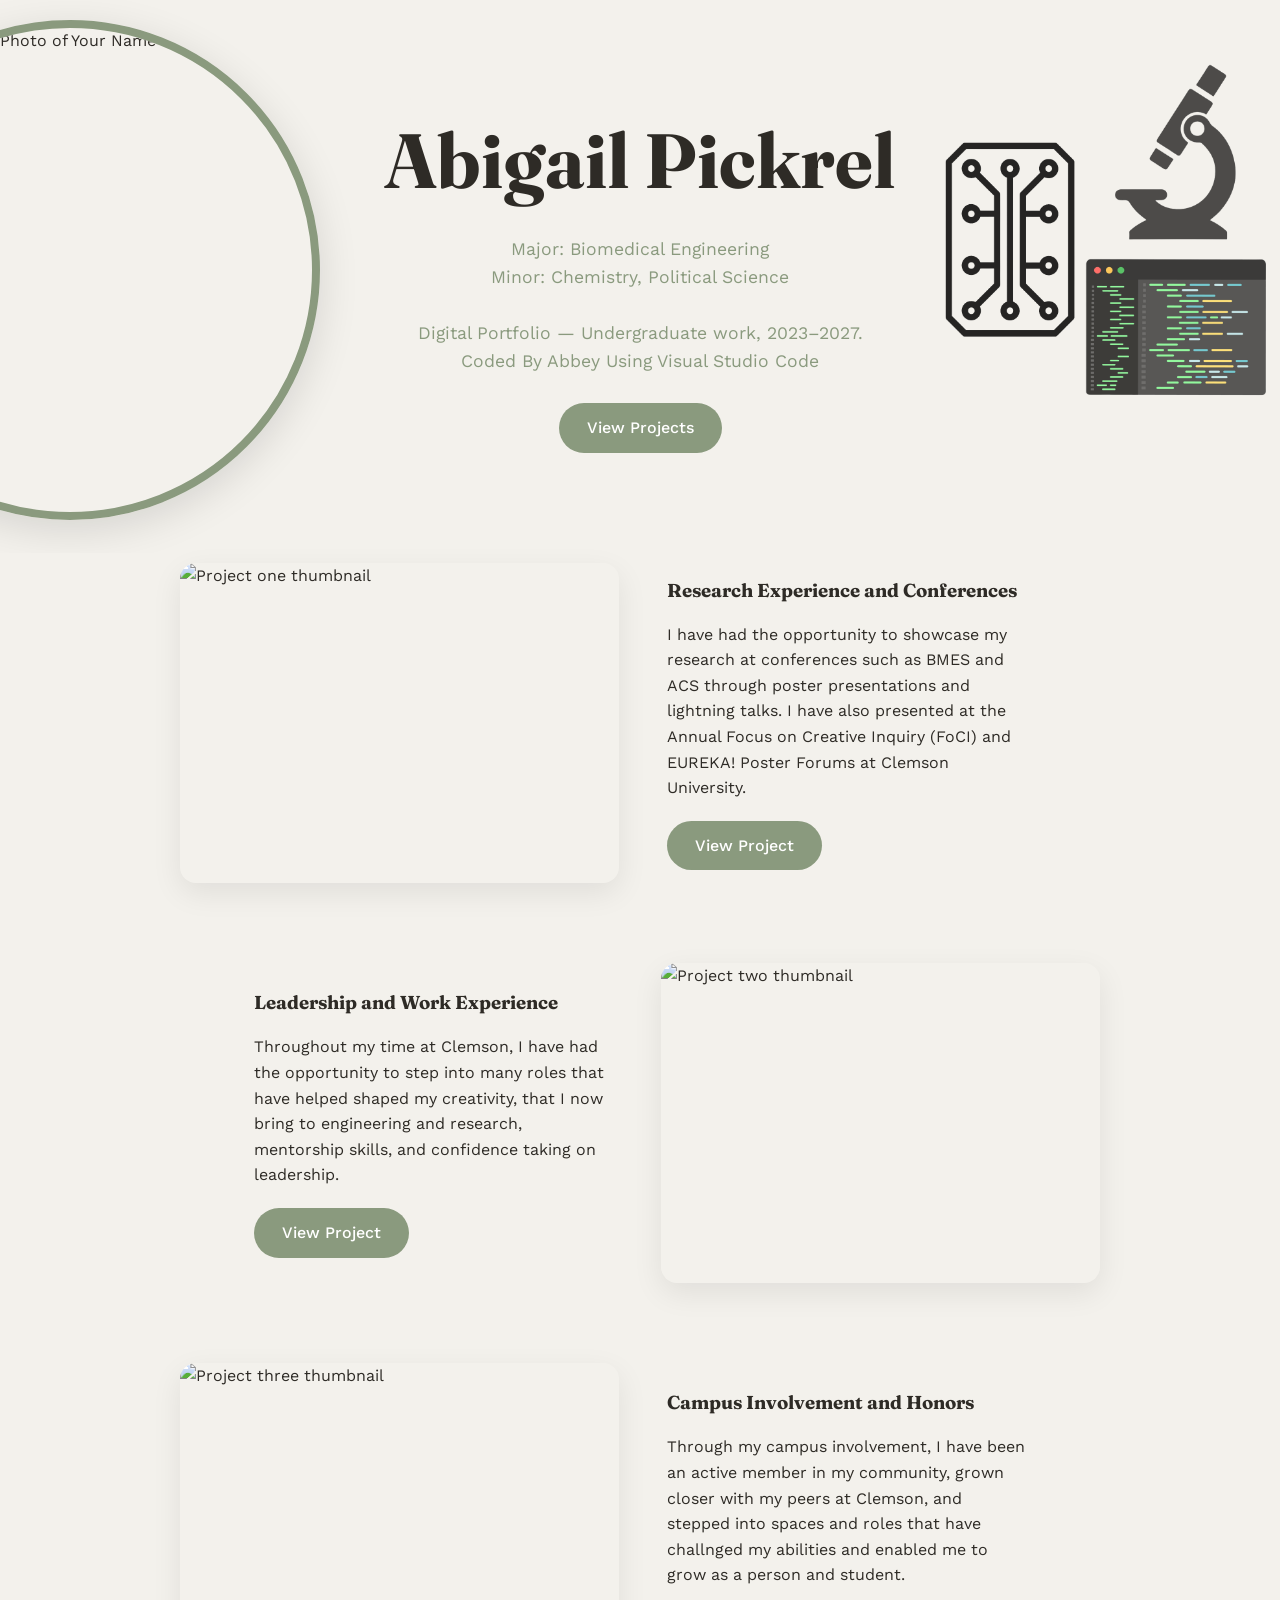
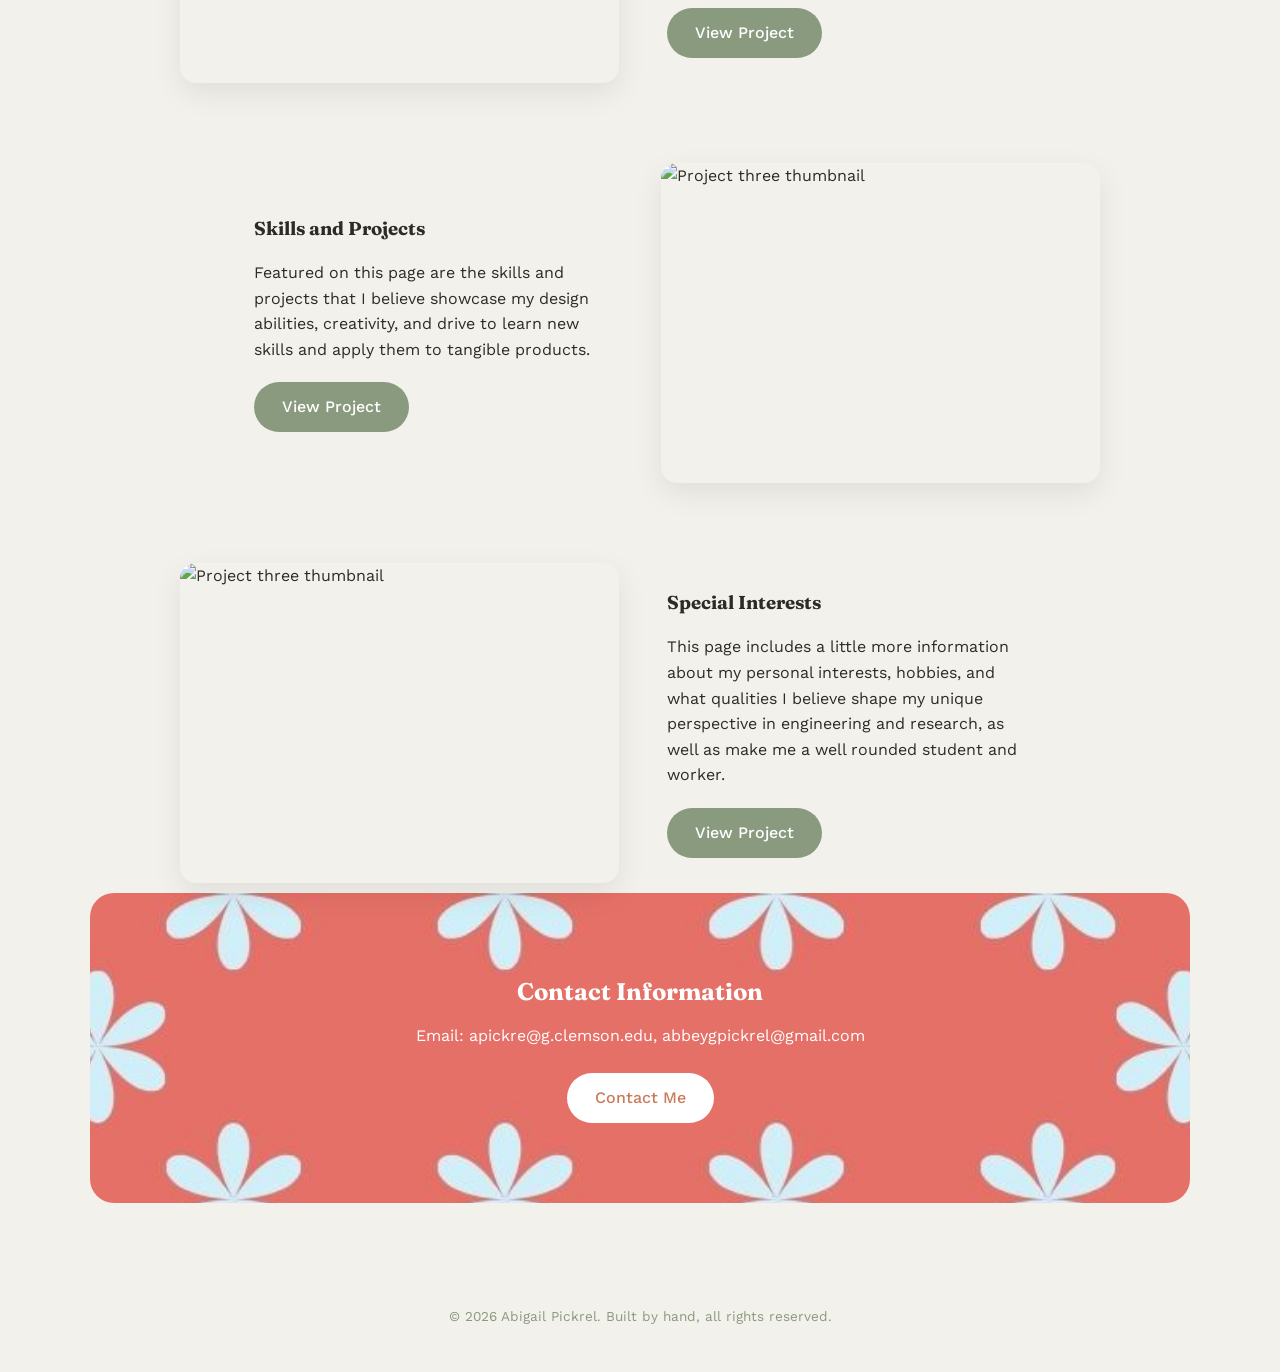
==== index.html @ 17dc3d73 "IU" ====
<!DOCTYPE html>
<html lang="en">
<head>
  <meta charset="UTF-8">
  <meta name="viewport" content="width=device-width, initial-scale=1.0">
  <title>Abigail Pickrel — Portfolio</title>

  <link rel="preconnect" href="https://fonts.googleapis.com">
  <link href="https://fonts.googleapis.com/css2?family=Fraunces:opsz,wght@9..144,400;9..144,600&family=Work+Sans:wght@400;500;600&display=swap" rel="stylesheet">

  <link rel="stylesheet" href="style.css">
</head>
<body>

<section class="hero">

<img src="images/shape3.png" alt="" class="star star-tr-1">
<img src="images/e3760f29-cf87-4b39-a251-f1a7ba43d9fb.png"   alt="" class="star star-tr-2">
<img src="images/shape4.png" alt="" class="star star-tr-3">
 <div class="hero-text">
<h1>Abigail Pickrel</h1>
  <p>Major: Biomedical Engineering<br>Minor: Chemistry, Political Science</p>
  <p>Digital Portfolio — Undergraduate work, 2023–2027.<br>Coded By Abbey Using Visual Studio Code</p>
  <a href="#projects" class="btn">View Projects</a>
</div>
 <img src="c:\Users\abbey.LAPTOP-B59HEL86\OneDrive\Desktop\my_website\images\Headshot_2_Abigail_Pickrel.PNG" alt="Photo of Your Name" class="portrait-circle">
</section>

  <!-- 2 & 3. PROJECT LIST — alternating rows, reveal on scroll -->
  <section id="projects" class="project-list">

    <div class="project-row reveal">
      <img src="c:\Users\abbey.LAPTOP-B59HEL86\Downloads\conference_photo.jpg" alt="Project one thumbnail" class="project-image">
      <div class="project-text">
        <h3>Research Experience and Conferences</h3>
        <p>I have had the opportunity to showcase my research at conferences such as BMES and ACS through poster presentations and lightning talks. I have also presented at the Annual Focus on Creative Inquiry (FoCI) and EUREKA! Poster Forums at Clemson University. </p>
        <a href="project1.html" class="btn">View Project</a>
      </div>
    </div>

    <div class="project-row reveal">
      <img src="c:\Users\abbey.LAPTOP-B59HEL86\Downloads\EUREKA 2024_070224_AJ_008.jpeg" alt="Project two thumbnail" class="project-image">
      <div class="project-text">
        <h3>Leadership and Work Experience</h3>
        <p>Throughout my time at Clemson, I have had the opportunity to step into many roles
          that have helped shaped my creativity, that I now bring to engineering and research,
          mentorship skills, and confidence taking on leadership.
        </p>
        <a href="project2.html" class="btn">View Project</a>
      </div>
    </div>

    <div class="project-row reveal">
      <img src="c:\Users\abbey.LAPTOP-B59HEL86\Downloads\IMG_9653.jpeg" alt="Project three thumbnail" class="project-image">
      <div class="project-text">
        <h3>Campus Involvement and Honors</h3>
        <p>Through my campus involvement, I have been an active member in my community,
          grown closer with my peers at Clemson, and stepped into spaces and roles that
          have challnged my abilities and enabled me to grow as a person and student.
        </p>
        <a href="project3.html" class="btn">View Project</a>
      </div>
    </div>

    <div class="project-row reveal">
      <img src="c:\Users\abbey.LAPTOP-B59HEL86\Downloads\IMG_7181 (1).jpg" alt="Project three thumbnail" class="project-image">
      <div class="project-text">
        <h3>Skills and Projects</h3>
        <p>Featured on this page are the skills and projects that I believe showcase my design abilities,
          creativity, and drive to learn new skills and apply them to tangible products.
        </p>
        <a href="project4.html" class="btn">View Project</a>
      </div>
    </div>

    <div class="project-row reveal">
      <img src="c:\Users\abbey.LAPTOP-B59HEL86\Downloads\circuit_photo.jpg" alt="Project three thumbnail" class="project-image">
      <div class="project-text">
        <h3>Special Interests</h3>
        <p>This page includes a little more information about my personal interests, hobbies,
          and what qualities I believe shape my unique perspective in engineering and research, 
          as well as make me a well rounded student and worker.
        </p>
        <a href="project5.html" class="btn">View Project</a>
      </div>
    </div>

  </section>

  <!-- 4. PATTERNED SECTION (your one "fun" moment) -->
  <section class="pattern-section">
    <h2>Contact Information</h2>
    <p>Email: apickre@g.clemson.edu, abbeygpickrel@gmail.com</p>
    <a href="mailto:apickre@g.clemson.edu" class="btn btn-light">Contact Me</a>  </section>

  <footer class="site-footer">
    <p>&copy; 2026 Abigail Pickrel. Built by hand, all rights reserved.</p>
  </footer>

  <script>
    // Watches each .reveal element; when it scrolls into view, adds
    // the "visible" class, which triggers the fade/slide-in in CSS.
    const revealEls = document.querySelectorAll('.reveal');

    const observer = new IntersectionObserver((entries) => {
      entries.forEach(entry => {
        if (entry.isIntersecting) {
          entry.target.classList.add('visible');
          observer.unobserve(entry.target); // only animate once
        }
      });
    }, {
      threshold: 0.2 // triggers when 20% of the row is visible
    });

    revealEls.forEach(el => observer.observe(el));
  </script>

</body>
</html>
---- style.css ----
/* ===== COLOR VARIABLES ===== */
/* Change these 4 values and your whole site's palette updates */
:root {
  --bg: #F3F1EC;
  --sage: #8A9A7E;
  --terracotta: #C97B5A;
  --dark-text: #2E2B26;
}

/* ===== RESET / BASE ===== */
* {
  box-sizing: border-box;
}

body {
  margin: 0;
  background-color: var(--bg);
  color: var(--dark-text);
  font-family: 'Work Sans', sans-serif;
  line-height: 1.6;
}

h1, h2, h3 {
  font-family: 'Fraunces', serif;
  margin: 0 0 12px 0;
}

img {
  display: block;
  max-width: 100%;
}

/* ===== 1. HERO ===== */
.hero {
  background-color: var(--bg);
  padding: 100px 40px;
  text-align: center;
}

.hero h1 {
  font-size: clamp(2.5rem, 6vw, 5rem);
  color: var(--dark-text);
}


.hero p {
  font-size: 1.1rem;
  color: var(--sage);
  max-width: 500px;
  margin: 0 auto 28px auto;
}

/* ===== 2. PROJECT LIST ===== */
/* Wraps all rows, controls overall width and vertical spacing */
.project-list {
  max-width: 1000px;
  margin: 0 auto;
  padding: 10px 40px;
  display: flex;
  flex-direction: column;
  gap: 80px; /* generous vertical space = each project gets room to breathe */
}

/* ===== 3. PROJECT ROW (image + text side by side) ===== */
.project-row {
  display: flex;
  align-items: center;
  gap: 48px;
}

/* Every 2nd row reverses direction — this creates the zigzag/offset feel */
.project-row:nth-child(2n) {
  flex-direction: row-reverse;
}

/* Nudge alternating rows left/right so they feel asymmetric, not gridded */
.project-row:nth-child(odd) {
  margin-right: 8%;
}
.project-row:nth-child(even) {
  margin-left: 8%;
}

.project-image {
  flex: 1 1 55%;
  border-radius: 16px;
  box-shadow: 0 10px 30px rgba(0,0,0,0.08);
   max-width: 450px;      /* caps how wide it can get */
  height: 320px;         /* fixes the height so all thumbnails match */
  object-fit: cover;
}

.project-text {
  flex: 1 1 45%;
}

.project-text p {
  font-size: 1rem;
  margin-bottom: 20px;
}

/* ===== SCROLL REVEAL ===== */
/* Starting (hidden) state: invisible and shifted down slightly */
.reveal {
  opacity: 0;
  transform: translateY(40px);
  transition: opacity 0.8s ease, transform 0.8s ease;
}

/* JS adds this class when the row scrolls into view */
.reveal.visible {
  opacity: 1;
  transform: translateY(0);
}

/* Stack image above text on smaller screens instead of side-by-side */
@media (max-width: 700px) {
  .project-row,
  .project-row:nth-child(2n) {
    flex-direction: column;
    margin-left: 0;
    margin-right: 0;
  }
}

/* ===== 4. PATTERNED SECTION ===== */
/* Your one "fun" accent moment — used once, not repeated */
.pattern-section {
  background-image: url('images/pattern.jpg.jpg');
  background-repeat: no-repeat;
  background-size: 125%;
  background-position: 75% center;
  padding: 80px 40px;
  border-radius: 24px;
  text-align: center;
  color: white;
  max-width: 1100px;
  margin: 0 auto 60px auto;
}

.pattern-section h2 {
  color: white;
}

.pattern-section p {
  max-width: 500px;
  margin: 0 auto 24px auto;
}

/* ===== 5. BUTTONS ===== */
.btn {
  display: inline-block;
  background-color: var(--sage);
  color: white;
  padding: 12px 28px;
  border-radius: 999px;
  text-decoration: none;
  font-weight: 500;
  transition: background-color 0.2s ease;
}

.btn:hover {
  background-color: var(--terracotta);
}

/* Light variant for use on dark/colored backgrounds like .pattern-section */
.btn-light {
  background-color: white;
  color: var(--terracotta);
}

.btn-light:hover {
  background-color: var(--dark-text);
  color: white;
}

/* ===== FOOTER ===== */
.site-footer {
  text-align: center;
  padding: 30px;
  font-size: 0.85rem;
  color: var(--sage);
}

.hero-top {
  display: flex;
  align-items: center;
  justify-content: center;
  gap: 24px;
  margin-bottom: 16px;
}

.hero-photo {
  width: 200px;
  height: 200px;
  border-radius: 50%;
  object-fit: cover;
  object-position: 100% 0%;
  box-shadow: 0 8px 24px rgba(0,0,0,0.1);
  margin: 0; /* remove the old bottom margin since it's no longer stacked */
  flex-shrink: 0; /* keeps the photo from getting squished if space is tight */
}

.hero {
  position: relative; /* anchors the stars' absolute positioning to this section */
  overflow: hidden;   /* keeps any star that pokes past the edge from causing scroll issues */
}

.star {
  position: absolute;
  width: 40px;
  opacity: 0.85;
  pointer-events: none; /* stars won't block clicks on things beneath them */
}

/* Top-left cluster — scattered at different sizes/rotations/positions */

/* Top-right cluster */
.star-tr-1 { top: 25px;  right: 260px;  width: 106px; transform: rotate(15deg); }
.star-tr-2 { top: 40px;  right: 5px; width: 350px; transform: rotate(0deg); }
.star-tr-3 { top: 10px;  right: 15px; width: 220px; transform: rotate(-20deg); }

.portrait-section {
  position: relative;
  height: 500px;        /* controls how tall this section is */
  overflow: hidden;     /* slices off the half that goes past the edge */
}

.portrait-circle {
  width: 500px;
  height: 500px;
  border-radius: 50%;
  object-fit: cover;
  object-position: center 5%;
  position: absolute;
  top: 0;
  left: -200px;         /* half the width — pushes half of it off-screen */
  box-shadow: 0 10px 40px rgba(0,0,0,0.12);
}
.project-detail {
  max-width: 800px;
  margin: 0 auto;
  padding: 60px 40px;
}

.project-subtitle {
  color: var(--sage);
  margin-bottom: 32px;
}

.detail-image {
  width: 100%;
  border-radius: 16px;
  margin-bottom: 32px;
}

.detail-gallery {
  display: grid;
  grid-template-columns: repeat(auto-fit, minmax(200px, 1fr));
  gap: 16px;
  margin-top: 32px;
}

.detail-gallery img {
  width: 100%;
  border-radius: 12px;
}

.portrait-circle {
  width: 500px;
  height: 500px;
  border-radius: 50%;
  object-fit: cover;
  object-position: center 10%;
  position: absolute;
  top: 270px;
  left: -180px;
  transform: translateY(-50%);
  box-shadow: 0 10px 40px rgba(0,0,0,0.12);
  border: 8px solid var(--sage);   /* the rim */
}

.image-cluster {
  display: flex;
  gap: 16px;
  align-items: stretch;
}

.image-large {
  width: 60%;
  border-radius: 16px;
  object-fit: cover;
}

.image-stack {
  width: 40%;
  display: flex;
  flex-direction: column;
  gap: 16px;
}

.image-stack img {
  width: 100%;
  height: 50%;
  border-radius: 12px;
  object-fit: cover;
}

.image-pair {
  display: flex;
  gap: 16px;
  margin-top: 16px; /* space between the cluster above and this pair */
}

.image-pair img {
  width: 50%;
  border-radius: 12px;
  object-fit: cover;
}

.project-video {
  width: 100%;
  max-width: 350px;      /* controls the overall size */
  border-radius: 16px;
  box-shadow: 0 10px 30px rgba(0,0,0,0.08);
}
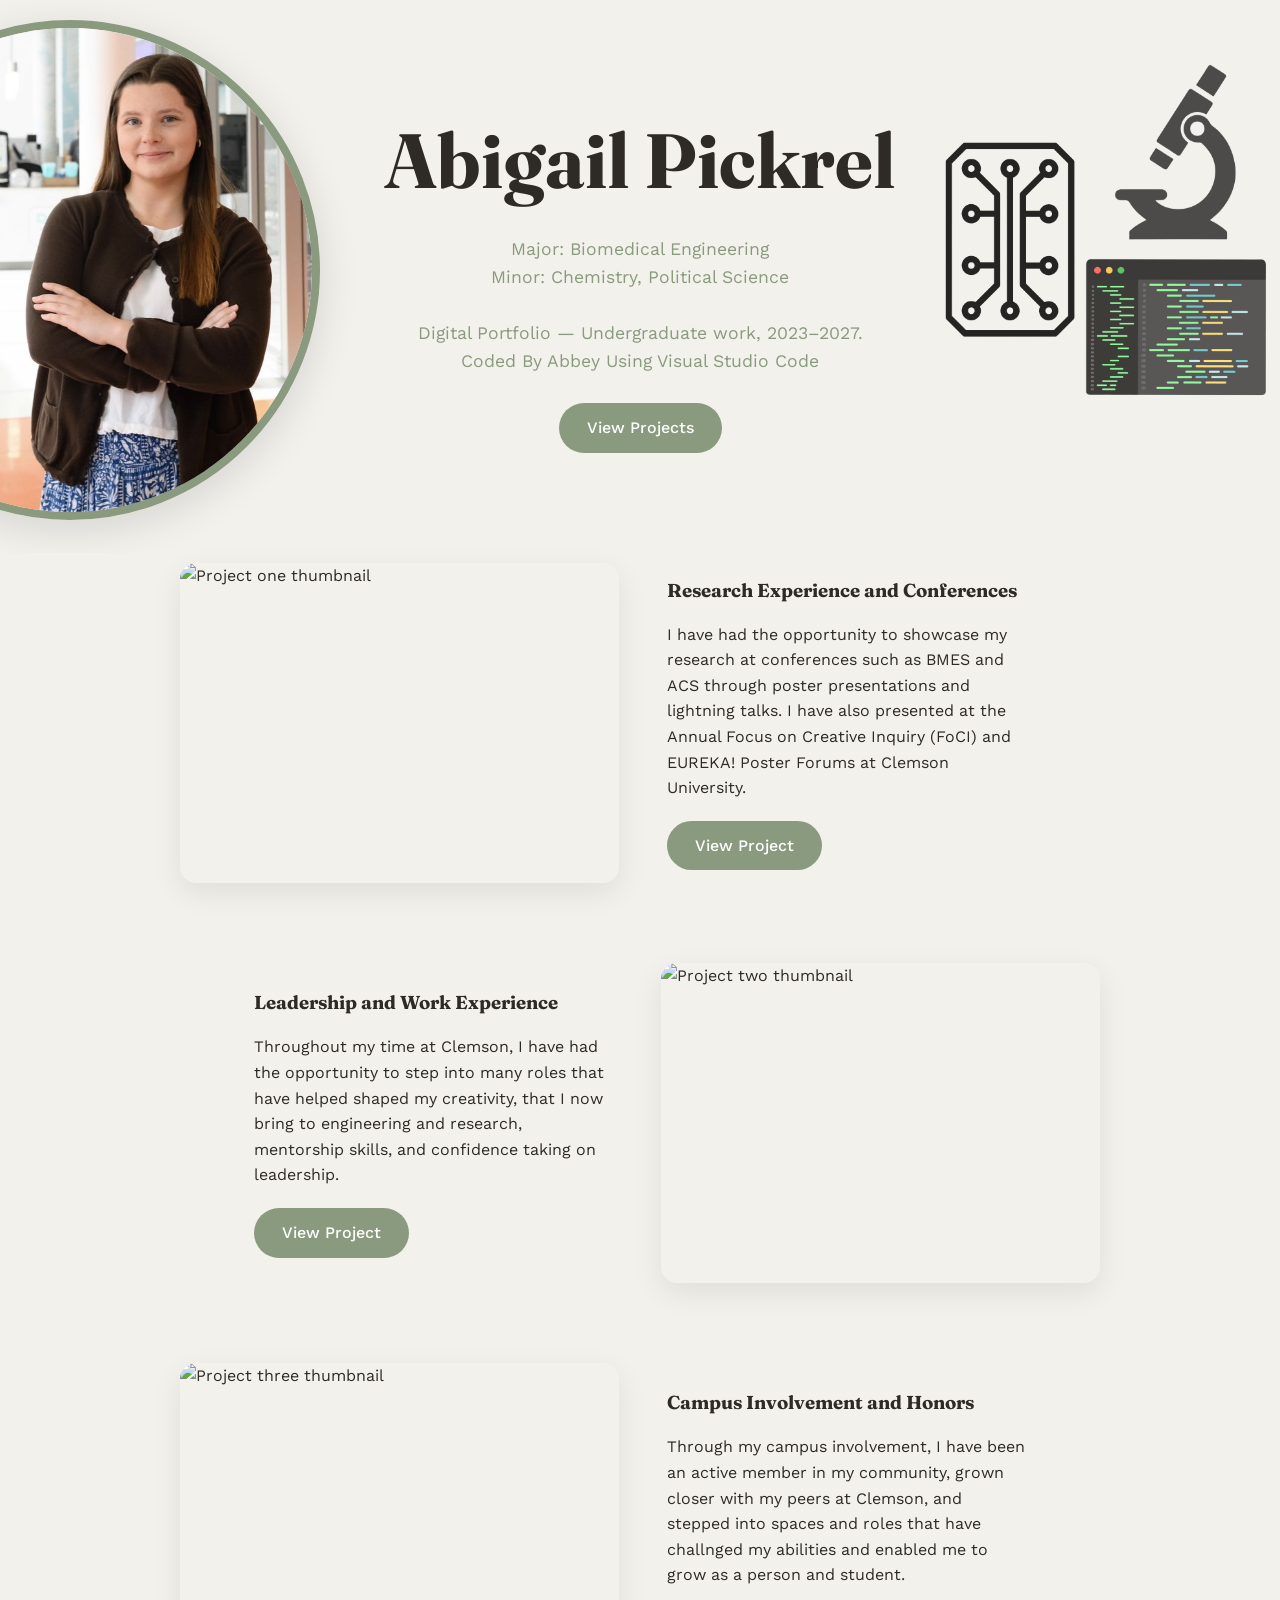
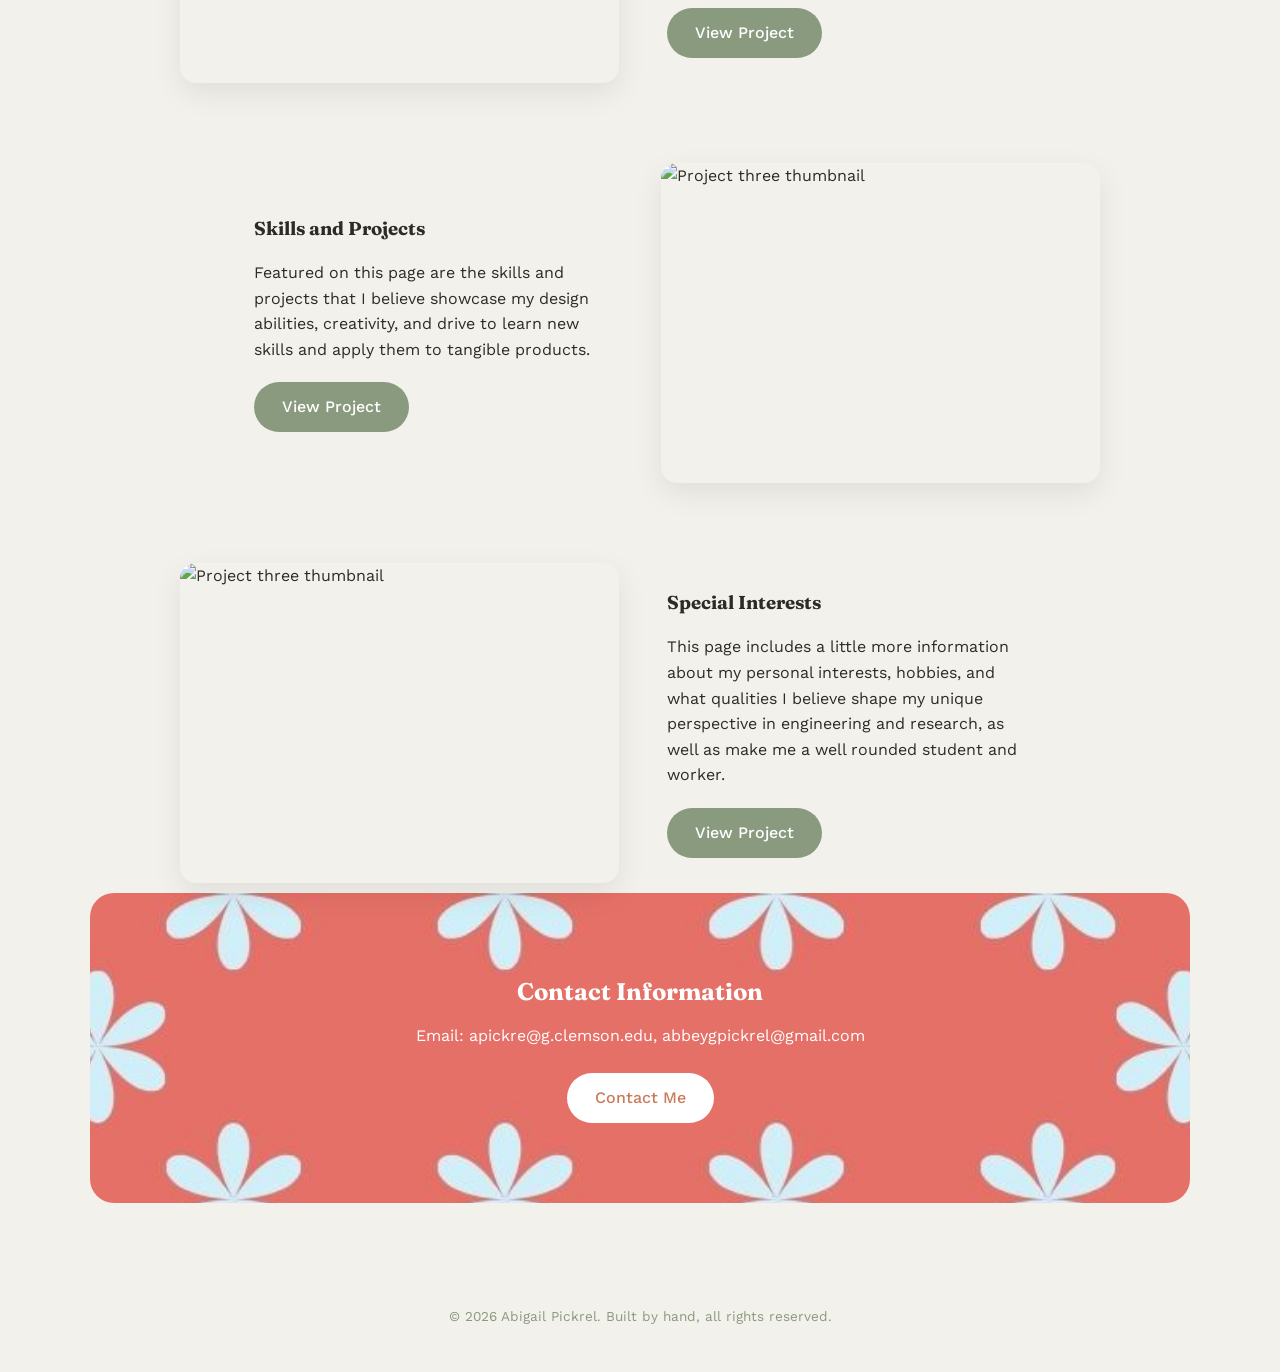
==== commit 359dfa6f: "IU3" ====
--- a/index.html
+++ b/index.html
@@ -23,7 +23,7 @@
   <p>Digital Portfolio — Undergraduate work, 2023–2027.<br>Coded By Abbey Using Visual Studio Code</p>
   <a href="#projects" class="btn">View Projects</a>
 </div>
- <img src="c:\Users\abbey.LAPTOP-B59HEL86\OneDrive\Desktop\my_website\images\Headshot_2_Abigail_Pickrel.PNG" alt="Photo of Your Name" class="portrait-circle">
+<img src="images/Headshot_2_Abigail_Pickrel.jpg" alt="Photo of Abigail Pickrel" class="portrait-circle">
 </section>
 
   <!-- 2 & 3. PROJECT LIST — alternating rows, reveal on scroll -->
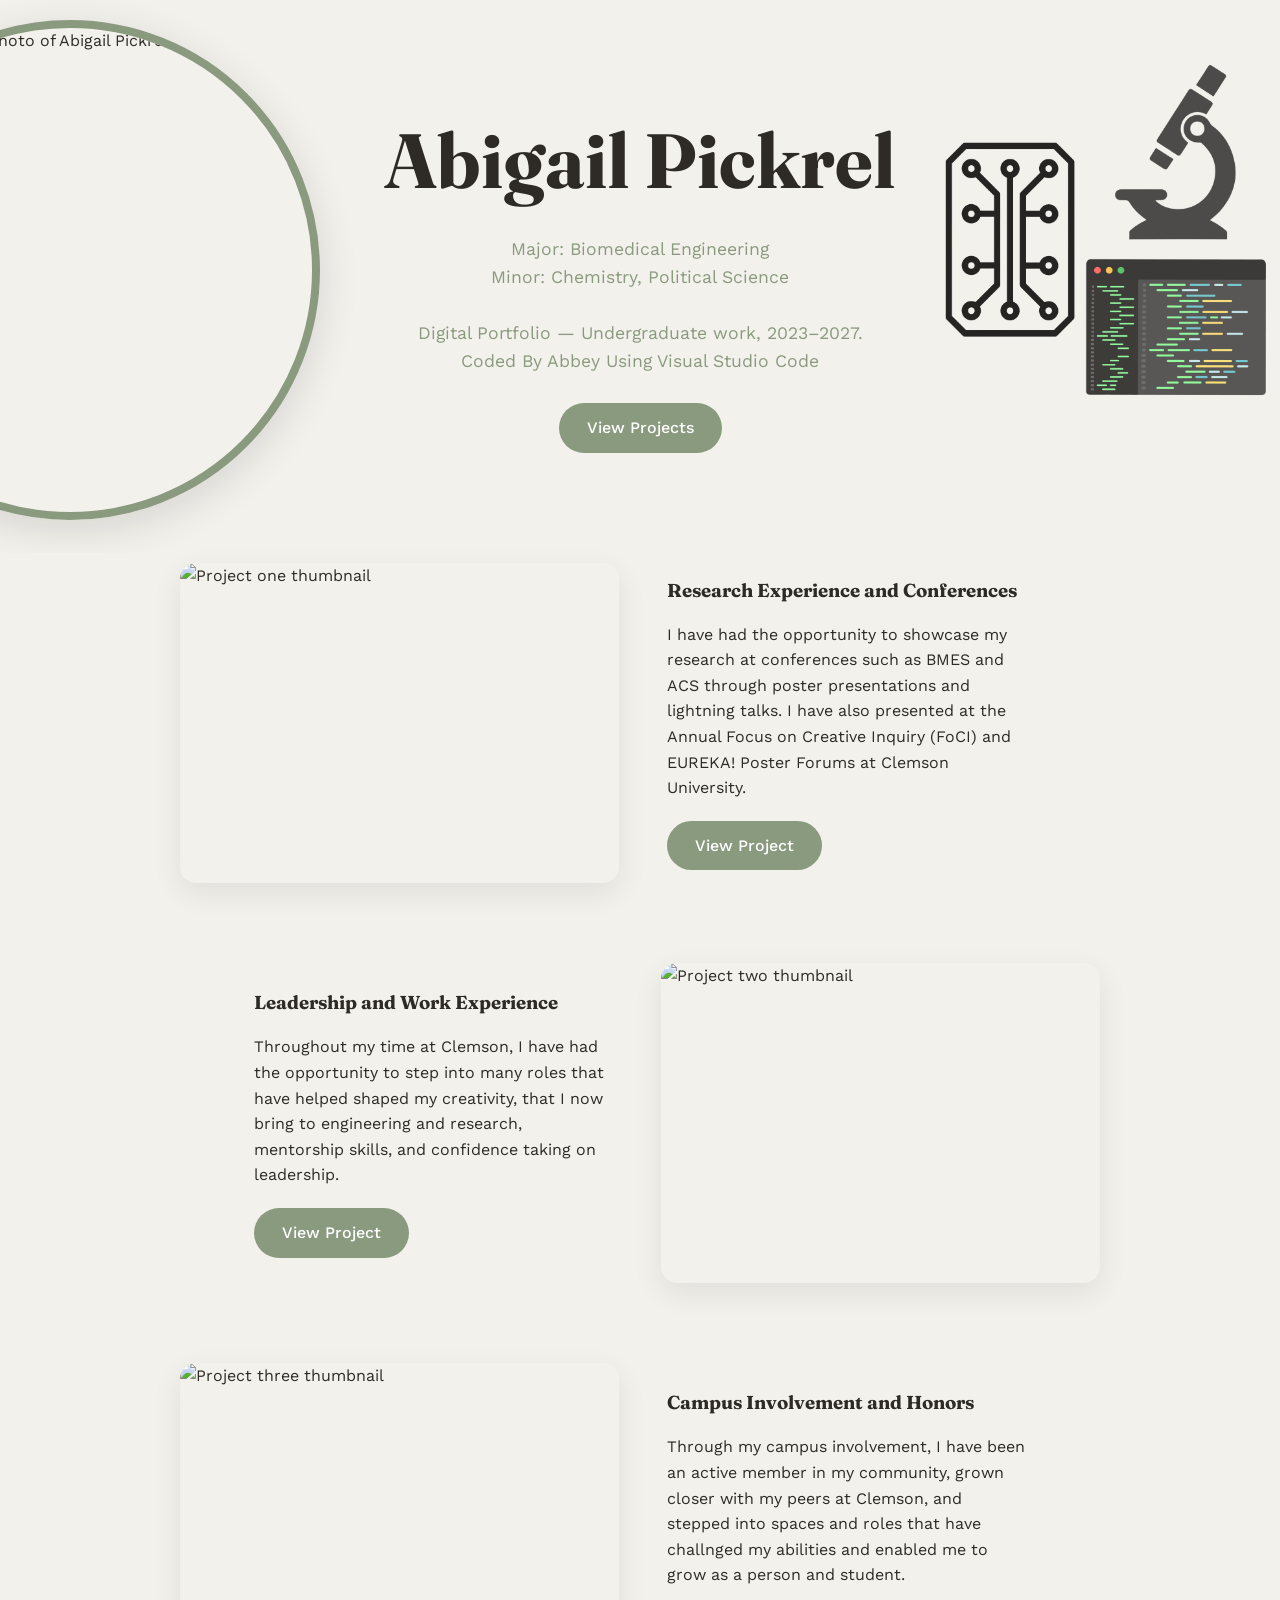
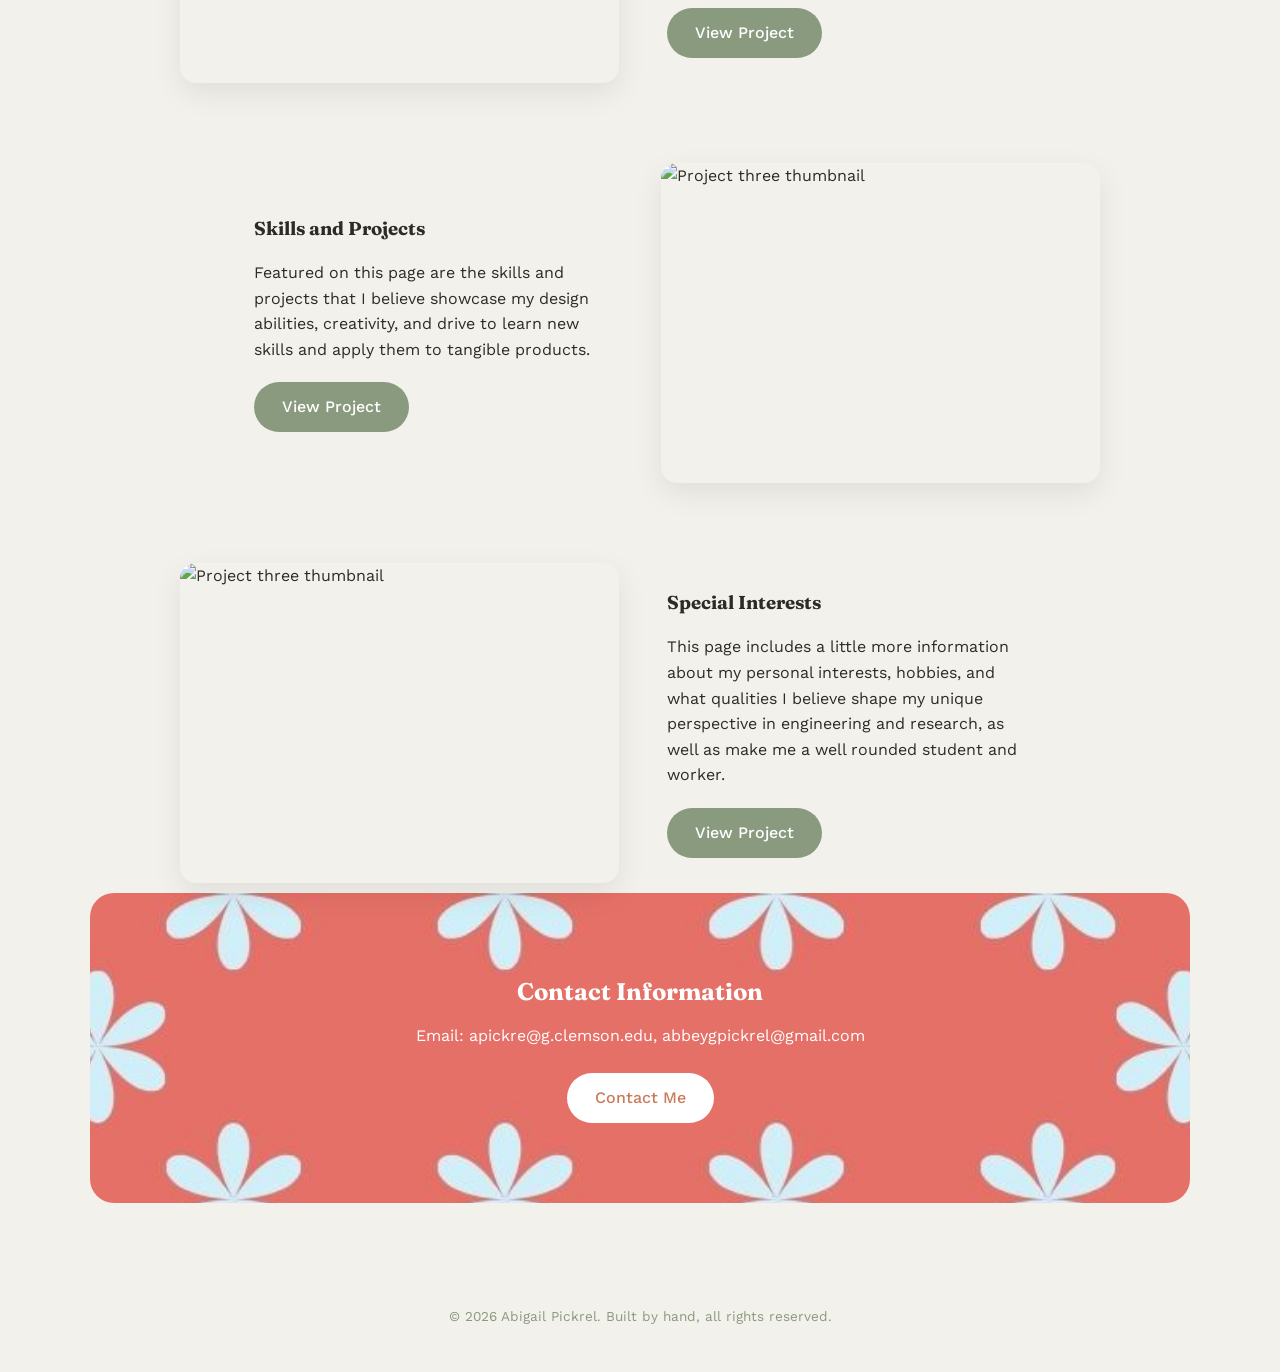
==== commit b410c1ce: "photo" ====
--- a/index.html
+++ b/index.html
@@ -23,7 +23,7 @@
   <p>Digital Portfolio — Undergraduate work, 2023–2027.<br>Coded By Abbey Using Visual Studio Code</p>
   <a href="#projects" class="btn">View Projects</a>
 </div>
-<img src="images/Headshot_2_Abigail_Pickrel.jpg" alt="Photo of Abigail Pickrel" class="portrait-circle">
+<img src="c:\Users\abbey.LAPTOP-B59HEL86\OneDrive\Desktop\my_website\images\Headshot_2_Abigail_Pickrel.jpg" alt="Photo of Abigail Pickrel" class="portrait-circle">
 </section>
 
   <!-- 2 & 3. PROJECT LIST — alternating rows, reveal on scroll -->
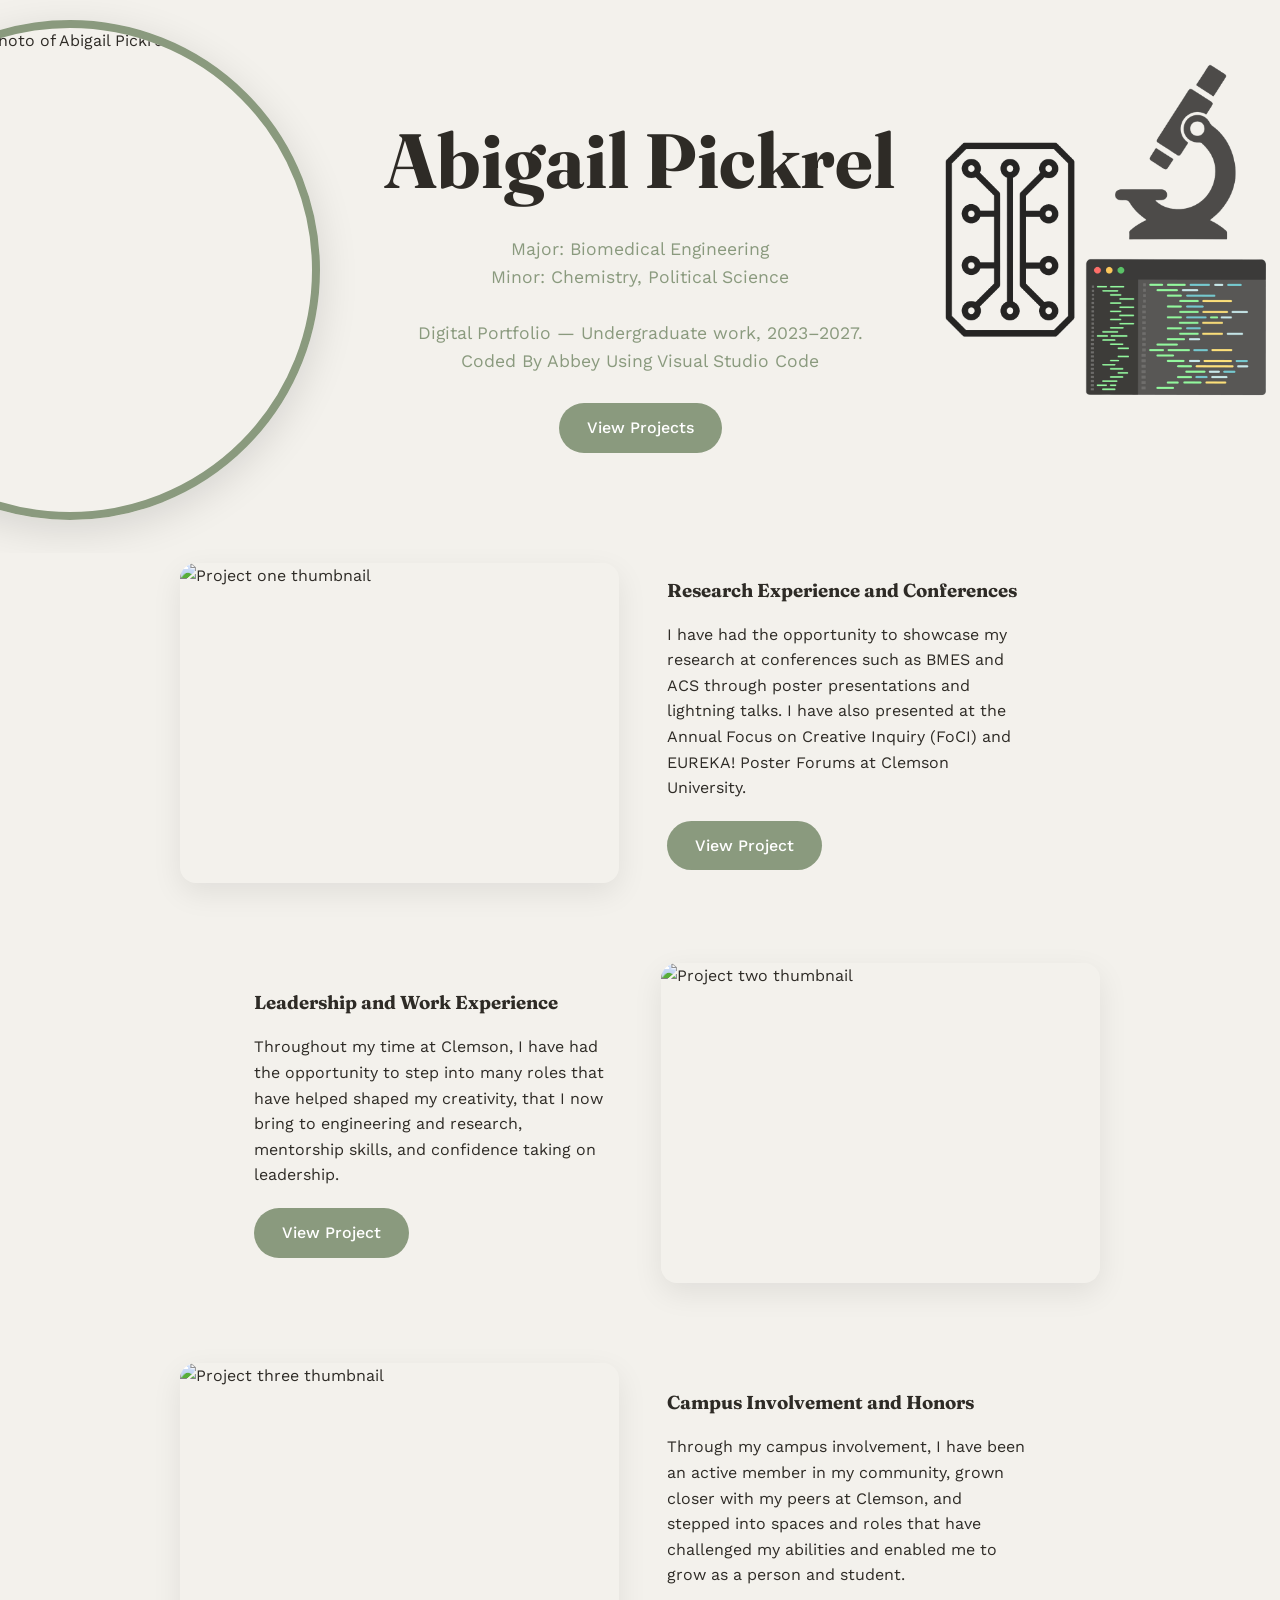
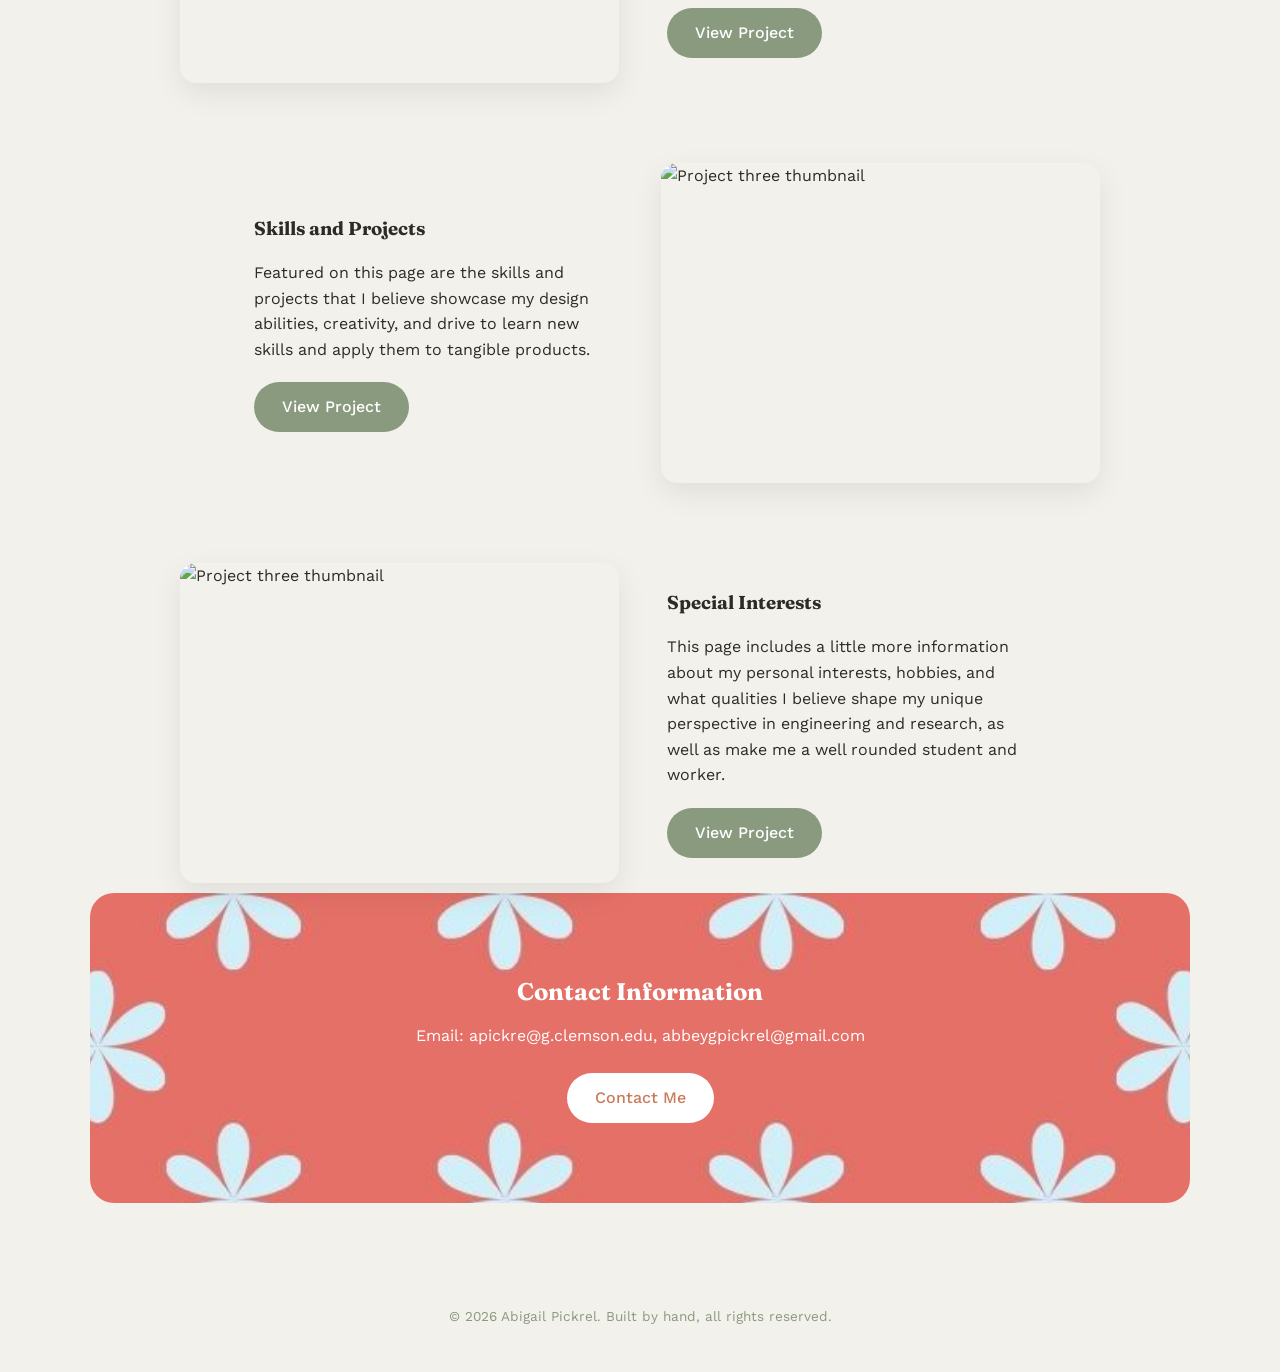
==== commit c701650b: "photos_main_page" ====
--- a/index.html
+++ b/index.html
@@ -30,7 +30,7 @@
   <section id="projects" class="project-list">
 
     <div class="project-row reveal">
-      <img src="c:\Users\abbey.LAPTOP-B59HEL86\Downloads\conference_photo.jpg" alt="Project one thumbnail" class="project-image">
+      <img src="c:\Users\abbey.LAPTOP-B59HEL86\OneDrive\Desktop\my_website\images\conference_photo.jpg" alt="Project one thumbnail" class="project-image">
       <div class="project-text">
         <h3>Research Experience and Conferences</h3>
         <p>I have had the opportunity to showcase my research at conferences such as BMES and ACS through poster presentations and lightning talks. I have also presented at the Annual Focus on Creative Inquiry (FoCI) and EUREKA! Poster Forums at Clemson University. </p>
@@ -39,7 +39,7 @@
     </div>
 
     <div class="project-row reveal">
-      <img src="c:\Users\abbey.LAPTOP-B59HEL86\Downloads\EUREKA 2024_070224_AJ_008.jpeg" alt="Project two thumbnail" class="project-image">
+      <img src="c:\Users\abbey.LAPTOP-B59HEL86\OneDrive\Desktop\my_website\images\EUREKA 2024_070224_AJ_008 (1).jpeg" alt="Project two thumbnail" class="project-image">
       <div class="project-text">
         <h3>Leadership and Work Experience</h3>
         <p>Throughout my time at Clemson, I have had the opportunity to step into many roles
@@ -51,19 +51,19 @@
     </div>
 
     <div class="project-row reveal">
-      <img src="c:\Users\abbey.LAPTOP-B59HEL86\Downloads\IMG_9653.jpeg" alt="Project three thumbnail" class="project-image">
+      <img src="c:\Users\abbey.LAPTOP-B59HEL86\OneDrive\Desktop\my_website\images\IMG_9653 (1).jpeg" alt="Project three thumbnail" class="project-image">
       <div class="project-text">
         <h3>Campus Involvement and Honors</h3>
         <p>Through my campus involvement, I have been an active member in my community,
           grown closer with my peers at Clemson, and stepped into spaces and roles that
-          have challnged my abilities and enabled me to grow as a person and student.
+          have challenged my abilities and enabled me to grow as a person and student.
         </p>
         <a href="project3.html" class="btn">View Project</a>
       </div>
     </div>
 
     <div class="project-row reveal">
-      <img src="c:\Users\abbey.LAPTOP-B59HEL86\Downloads\IMG_7181 (1).jpg" alt="Project three thumbnail" class="project-image">
+      <img src="c:\Users\abbey.LAPTOP-B59HEL86\OneDrive\Desktop\my_website\images\project_img1.jpg" alt="Project three thumbnail" class="project-image">
       <div class="project-text">
         <h3>Skills and Projects</h3>
         <p>Featured on this page are the skills and projects that I believe showcase my design abilities,
@@ -74,7 +74,7 @@
     </div>
 
     <div class="project-row reveal">
-      <img src="c:\Users\abbey.LAPTOP-B59HEL86\Downloads\circuit_photo.jpg" alt="Project three thumbnail" class="project-image">
+      <img src="c:\Users\abbey.LAPTOP-B59HEL86\OneDrive\Desktop\my_website\images\IMG_0909 (1).jpg" alt="Project three thumbnail" class="project-image">
       <div class="project-text">
         <h3>Special Interests</h3>
         <p>This page includes a little more information about my personal interests, hobbies,
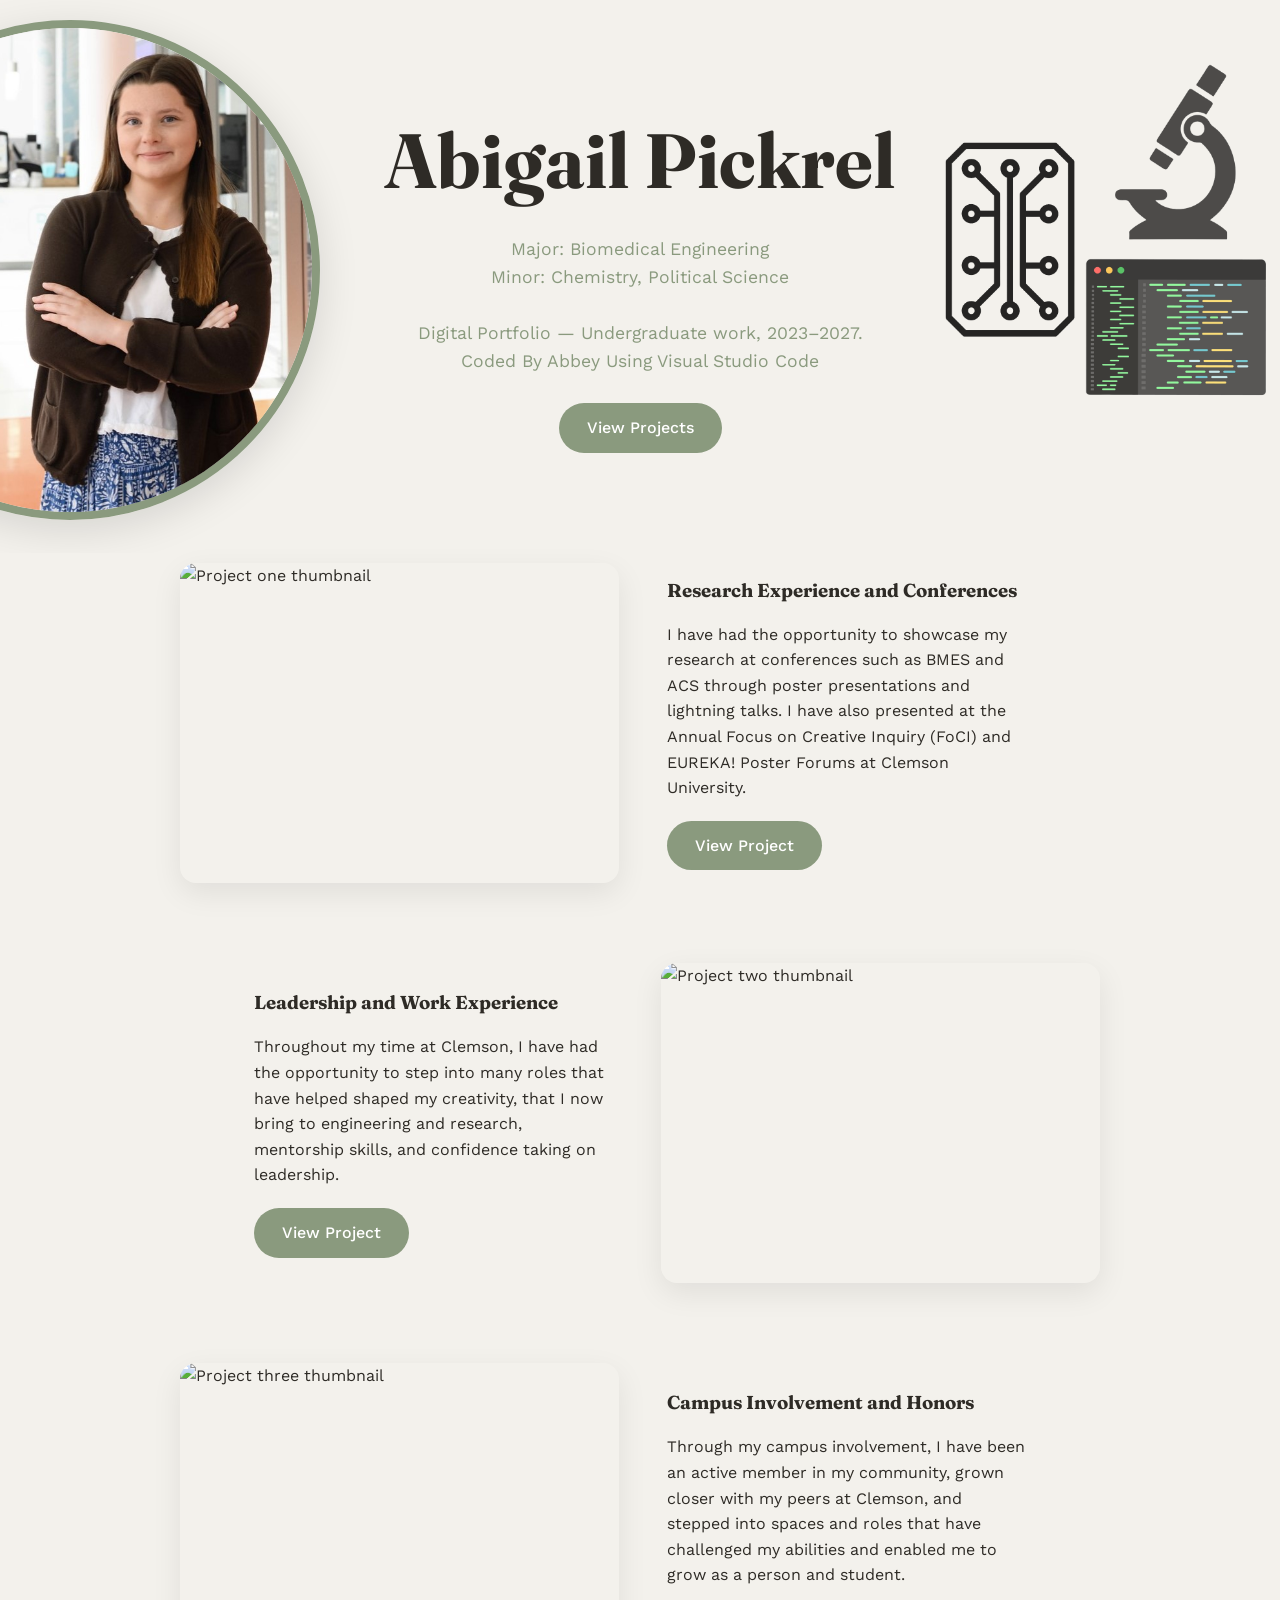
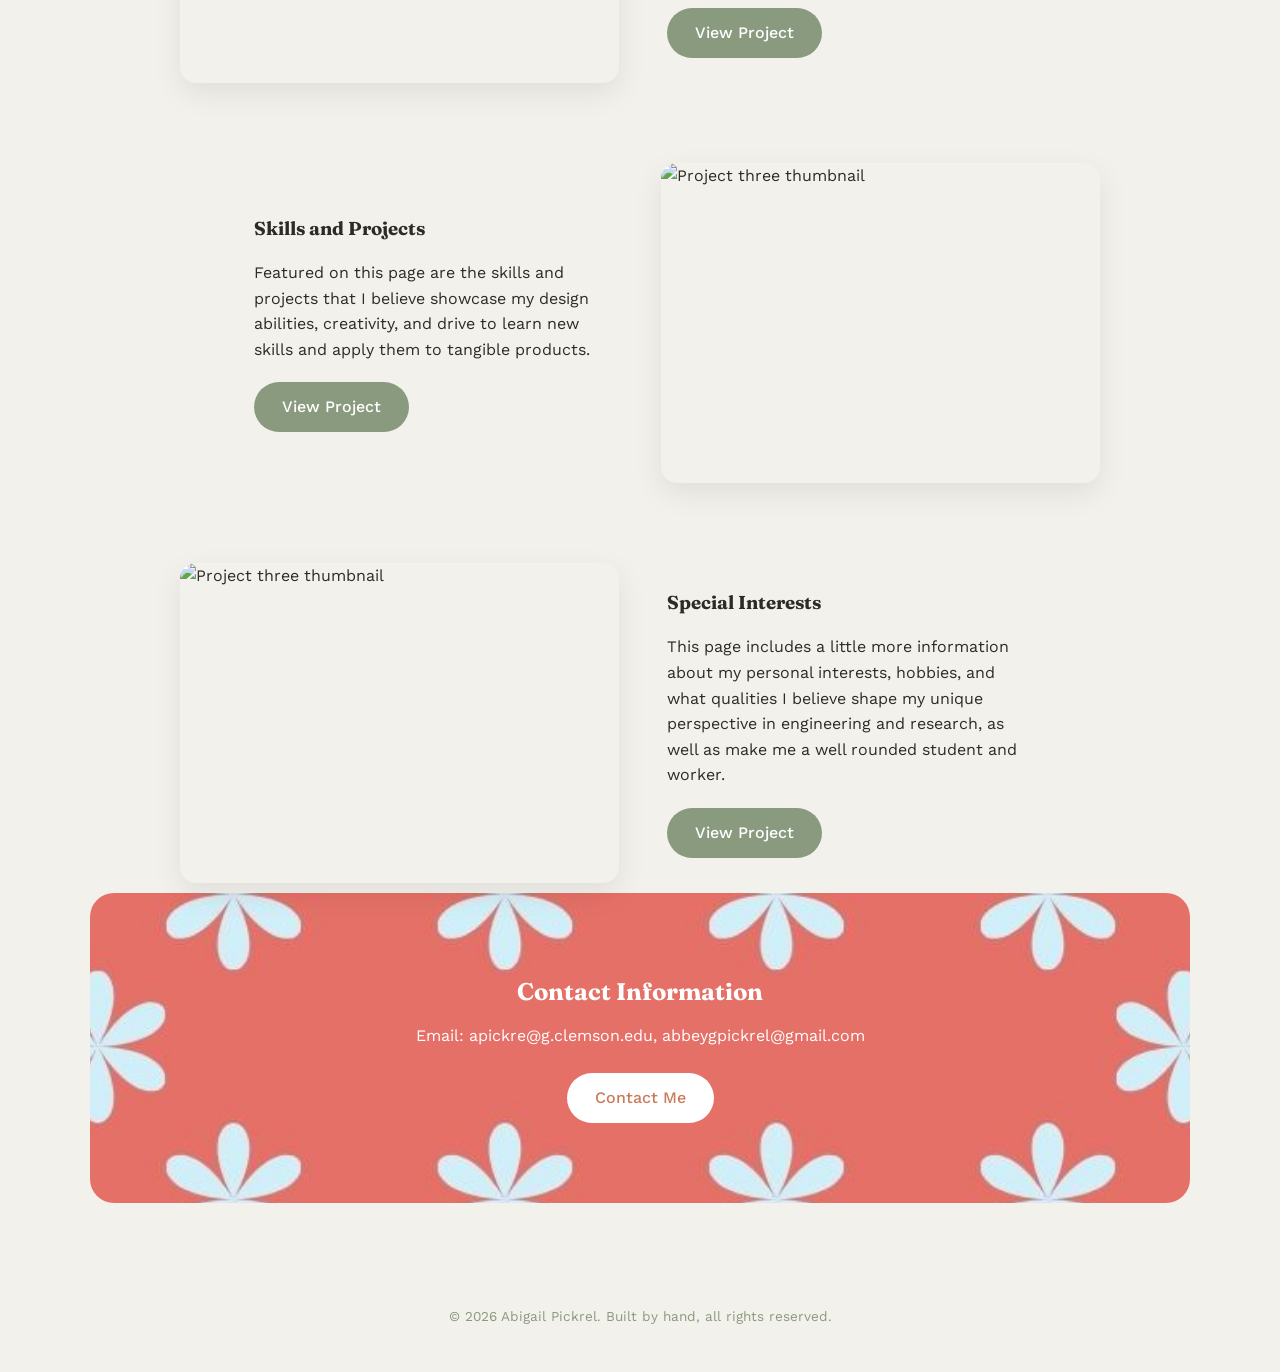
==== commit c3a3175f: "profile" ====
--- a/index.html
+++ b/index.html
@@ -23,7 +23,7 @@
   <p>Digital Portfolio — Undergraduate work, 2023–2027.<br>Coded By Abbey Using Visual Studio Code</p>
   <a href="#projects" class="btn">View Projects</a>
 </div>
-<img src="c:\Users\abbey.LAPTOP-B59HEL86\OneDrive\Desktop\my_website\images\Headshot_2_Abigail_Pickrel.jpg" alt="Photo of Abigail Pickrel" class="portrait-circle">
+<img src="images/Headshot_2_Abigail_Pickrel.jpg" alt="Photo of Abigail Pickrel" class="portrait-circle">
 </section>
 
   <!-- 2 & 3. PROJECT LIST — alternating rows, reveal on scroll -->
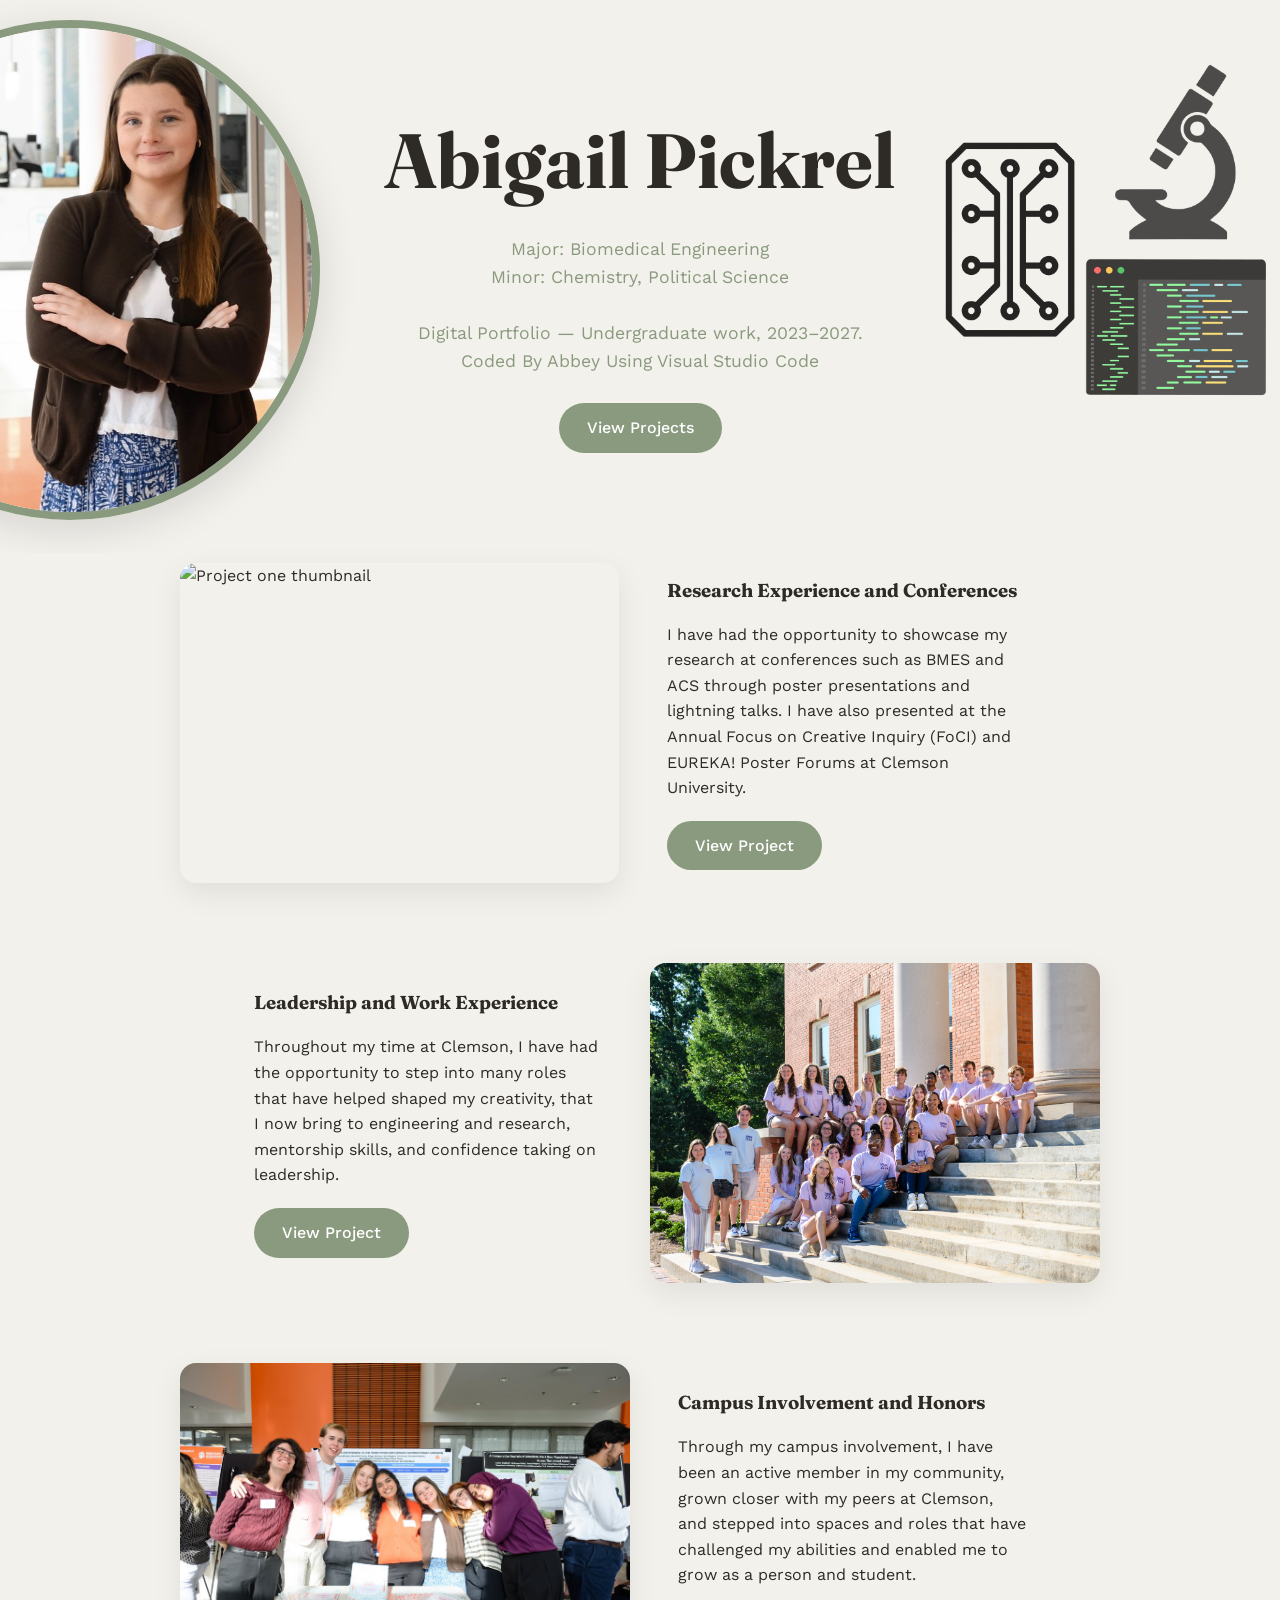
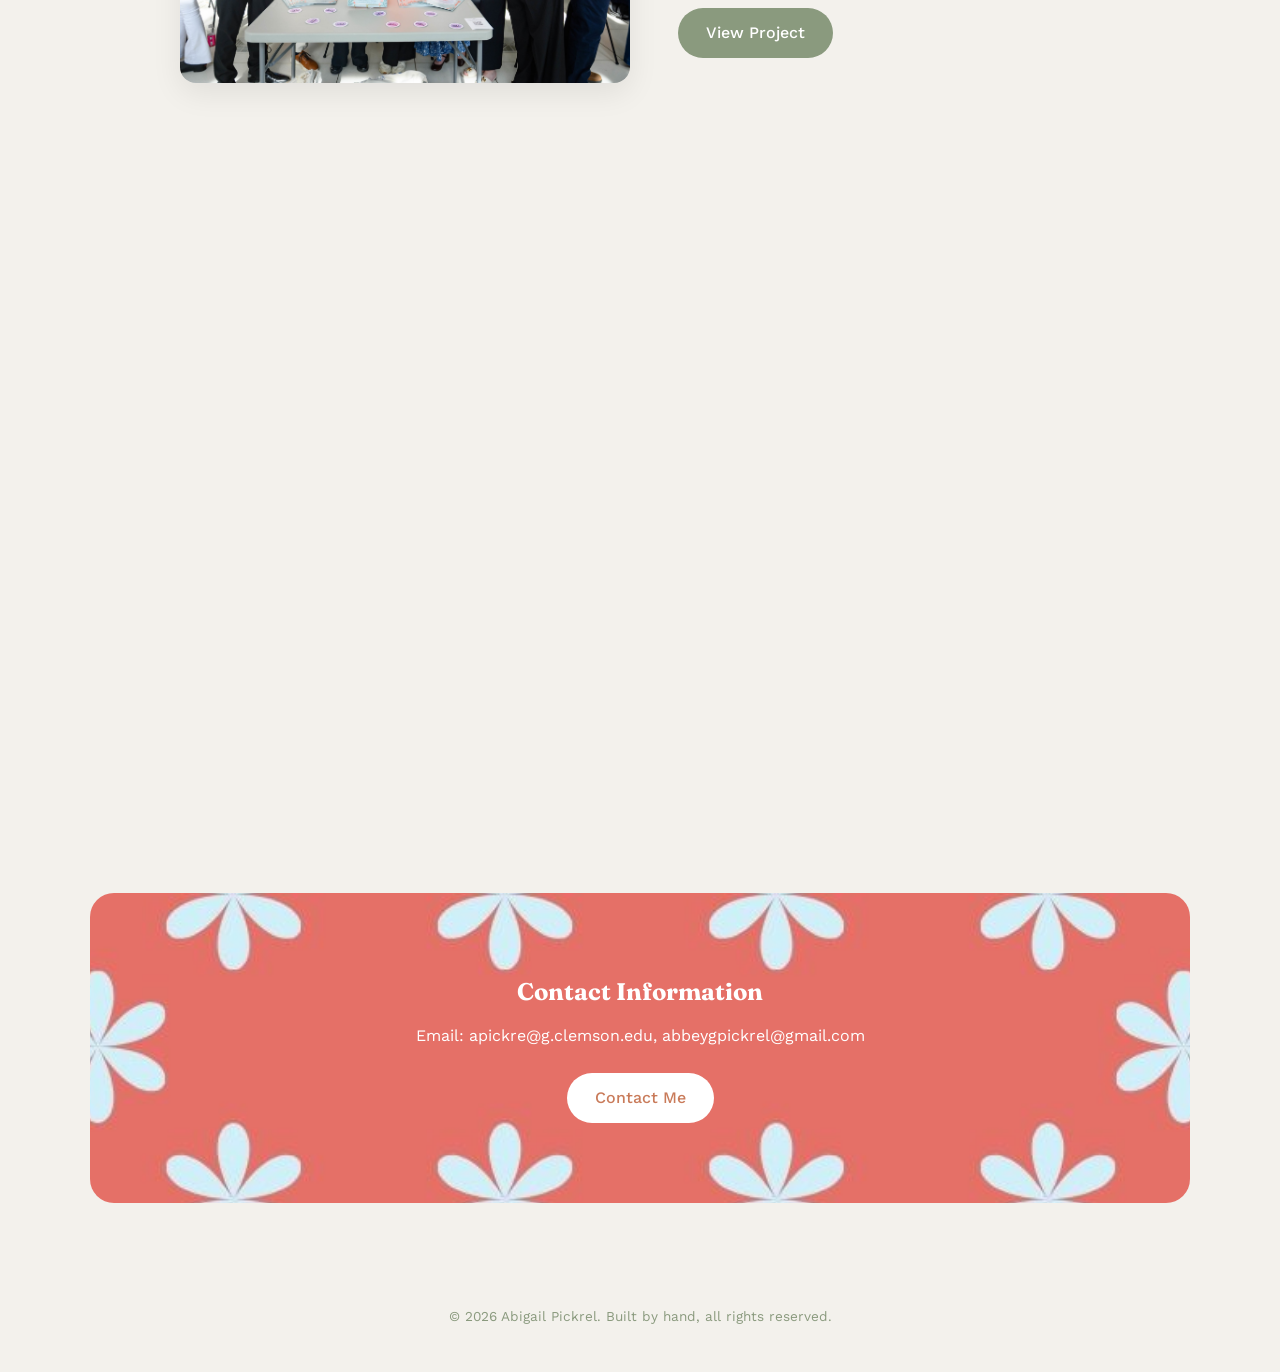
==== commit 09cd8e49: "update_front_page" ====
--- a/index.html
+++ b/index.html
@@ -30,7 +30,7 @@
   <section id="projects" class="project-list">
 
     <div class="project-row reveal">
-      <img src="c:\Users\abbey.LAPTOP-B59HEL86\OneDrive\Desktop\my_website\images\conference_photo.jpg" alt="Project one thumbnail" class="project-image">
+      <img src="images/conference_photo.jpg" alt="Project one thumbnail" class="project-image">
       <div class="project-text">
         <h3>Research Experience and Conferences</h3>
         <p>I have had the opportunity to showcase my research at conferences such as BMES and ACS through poster presentations and lightning talks. I have also presented at the Annual Focus on Creative Inquiry (FoCI) and EUREKA! Poster Forums at Clemson University. </p>
@@ -39,7 +39,7 @@
     </div>
 
     <div class="project-row reveal">
-      <img src="c:\Users\abbey.LAPTOP-B59HEL86\OneDrive\Desktop\my_website\images\EUREKA 2024_070224_AJ_008 (1).jpeg" alt="Project two thumbnail" class="project-image">
+      <img src="images/EUREKA 2024_070224_AJ_008 (1).jpeg" alt="Project two thumbnail" class="project-image">
       <div class="project-text">
         <h3>Leadership and Work Experience</h3>
         <p>Throughout my time at Clemson, I have had the opportunity to step into many roles
@@ -51,7 +51,7 @@
     </div>
 
     <div class="project-row reveal">
-      <img src="c:\Users\abbey.LAPTOP-B59HEL86\OneDrive\Desktop\my_website\images\IMG_9653 (1).jpeg" alt="Project three thumbnail" class="project-image">
+      <img src="images/IMG_9653 (1).jpeg" alt="Project three thumbnail" class="project-image">
       <div class="project-text">
         <h3>Campus Involvement and Honors</h3>
         <p>Through my campus involvement, I have been an active member in my community,
@@ -63,7 +63,7 @@
     </div>
 
     <div class="project-row reveal">
-      <img src="c:\Users\abbey.LAPTOP-B59HEL86\OneDrive\Desktop\my_website\images\project_img1.jpg" alt="Project three thumbnail" class="project-image">
+      <img src="images/project_img1.jpg" alt="Project three thumbnail" class="project-image">
       <div class="project-text">
         <h3>Skills and Projects</h3>
         <p>Featured on this page are the skills and projects that I believe showcase my design abilities,
@@ -74,7 +74,7 @@
     </div>
 
     <div class="project-row reveal">
-      <img src="c:\Users\abbey.LAPTOP-B59HEL86\OneDrive\Desktop\my_website\images\IMG_0909 (1).jpg" alt="Project three thumbnail" class="project-image">
+      <img src="images/IMG_0909 (1).jpg" alt="Project three thumbnail" class="project-image">
       <div class="project-text">
         <h3>Special Interests</h3>
         <p>This page includes a little more information about my personal interests, hobbies,
